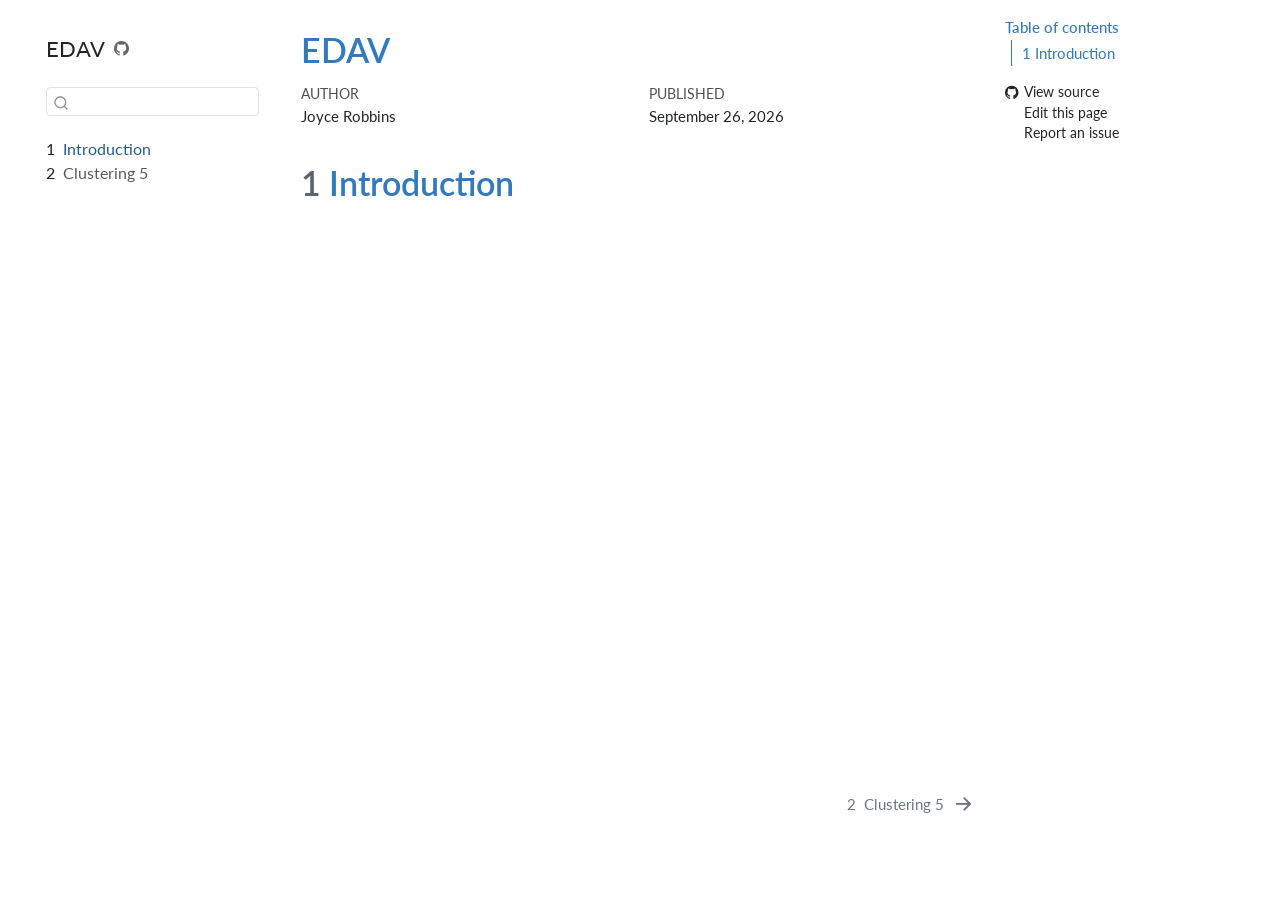
==== index.html @ 1ce72068 "Built site for gh-pages" ====
<!DOCTYPE html>
<html xmlns="http://www.w3.org/1999/xhtml" lang="en" xml:lang="en"><head>

<meta charset="utf-8">
<meta name="generator" content="quarto-1.10.18">

<meta name="viewport" content="width=device-width, initial-scale=1.0, user-scalable=yes">

<meta name="author" content="Joyce Robbins">
<meta name="dcterms.date" content="2026-09-26">

<title>EDAV</title>
<style>
/* Default styles provided by pandoc.
** See https://pandoc.org/MANUAL.html#variables-for-html for config info.
*/
span.smallcaps{font-variant: small-caps;}
div.columns{display: flex; gap: 1.5em;}
div.column{flex: auto;}
@media screen {
div.columns{gap: min(4vw, 1.5em);}
div.column{overflow-x: auto;}
}
div.hanging-indent{margin-left: 1.5em; text-indent: -1.5em;}
ul.task-list{list-style: none;}
ul.task-list li input[type="checkbox"] {
  width: 0.8em;
  margin: 0 0.8em 0.2em -1em; /* quarto-specific, see https://github.com/quarto-dev/quarto-cli/issues/4556 */ 
  vertical-align: middle;
}
</style>


<script src="site_libs/quarto-nav/quarto-nav.js"></script>
<script src="site_libs/quarto-nav/headroom.min.js"></script>
<script src="site_libs/clipboard/clipboard.min.js"></script>
<script src="site_libs/quarto-search/autocomplete.umd.js"></script>
<script src="site_libs/quarto-search/fuse.min.js"></script>
<script src="site_libs/quarto-search/quarto-search.js"></script>
<meta name="quarto:offset" content="./">
<link href="./clustering.html" rel="next">
<script src="site_libs/quarto-html/quarto.js" type="module"></script>
<script src="site_libs/quarto-html/tabsets/tabsets.js" type="module"></script>
<script src="site_libs/quarto-html/popper.min.js"></script>
<script src="site_libs/quarto-html/tippy.umd.min.js"></script>
<script src="site_libs/quarto-html/anchor.min.js"></script>
<link href="site_libs/quarto-html/tippy.css" rel="stylesheet">
<link href="site_libs/quarto-html/quarto-syntax-highlighting-fc5da1974d3139c5f84de457da78e151.css" rel="stylesheet" id="quarto-text-highlighting-styles">
<script src="site_libs/bootstrap/bootstrap.min.js"></script>
<link href="site_libs/bootstrap/bootstrap-icons.css" rel="stylesheet">
<link href="site_libs/bootstrap/bootstrap-81d8ec7cf955bbbdd9d6d093b8d99ca1.min.css" rel="stylesheet" append-hash="true" id="quarto-bootstrap" data-mode="light">
<script id="quarto-search-options" type="application/json">{
  "location": "sidebar",
  "copy-button": false,
  "collapse-after": 3,
  "panel-placement": "start",
  "type": "textbox",
  "limit": 50,
  "keyboard-shortcut": [
    "f",
    "/",
    "s"
  ],
  "show-item-context": false,
  "language": {
    "search-no-results-text": "No results",
    "search-matching-documents-text": "matching documents",
    "search-copy-link-title": "Copy link to search",
    "search-hide-matches-text": "Hide additional matches",
    "search-more-match-text": "more match in this document",
    "search-more-matches-text": "more matches in this document",
    "search-clear-button-title": "Clear",
    "search-text-placeholder": "",
    "search-detached-cancel-button-title": "Cancel",
    "search-submit-button-title": "Submit",
    "search-label": "Search"
  }
}</script>


</head>

<body class="nav-sidebar floating quarto-light">

<div id="quarto-search-results"></div>
  <header id="quarto-header" class="headroom fixed-top">
  <nav class="quarto-secondary-nav">
    <div class="container-fluid d-flex">
      <button type="button" class="quarto-btn-toggle btn" data-bs-toggle="collapse" role="button" data-bs-target=".quarto-sidebar-collapse-item" aria-controls="quarto-sidebar" aria-expanded="false" aria-label="Toggle sidebar navigation" onclick="if (window.quartoToggleHeadroom) { window.quartoToggleHeadroom(); }">
        <i class="bi bi-layout-text-sidebar-reverse"></i>
      </button>
        <nav class="quarto-page-breadcrumbs" aria-label="breadcrumb"><ol class="breadcrumb"><li class="breadcrumb-item"><a href="./index.html"><span class="chapter-number">1</span>&nbsp; <span class="chapter-title">Introduction</span></a></li></ol></nav>
        <a class="flex-grow-1" role="navigation" data-bs-toggle="collapse" data-bs-target=".quarto-sidebar-collapse-item" aria-controls="quarto-sidebar" aria-expanded="false" aria-label="Toggle sidebar navigation" onclick="if (window.quartoToggleHeadroom) { window.quartoToggleHeadroom(); }">      
        </a>
      <button type="button" class="btn quarto-search-button" aria-label="Search" onclick="window.quartoOpenSearch();">
        <i class="bi bi-search"></i>
      </button>
    </div>
  </nav>
</header>
<!-- content -->
<div id="quarto-content" class="quarto-container page-columns page-rows-contents page-layout-article">
<!-- sidebar -->
  <nav id="quarto-sidebar" class="sidebar collapse collapse-horizontal quarto-sidebar-collapse-item sidebar-navigation floating overflow-auto">
    <div class="pt-lg-2 mt-2 text-left sidebar-header">
    <div class="sidebar-title mb-0 py-0">
      <a href="./">EDAV</a> 
        <div class="sidebar-tools-main">
    <a href="https://github.com/jtr13/edav3" title="Source Code" class="quarto-navigation-tool px-1" aria-label="Source Code"><i class="bi bi-github"></i></a>
</div>
    </div>
      </div>
        <div class="mt-2 flex-shrink-0 align-items-center">
        <div class="sidebar-search">
        <div id="quarto-search" class="" title="Search"></div>
        </div>
        </div>
    <div class="sidebar-menu-container"> 
    <ul class="list-unstyled mt-1">
        <li class="sidebar-item">
  <div class="sidebar-item-container"> 
  <a href="./index.html" class="sidebar-item-text sidebar-link active">
 <span class="menu-text"><span class="chapter-number">1</span>&nbsp; <span class="chapter-title">Introduction</span></span></a>
  </div>
</li>
        <li class="sidebar-item">
  <div class="sidebar-item-container"> 
  <a href="./clustering.html" class="sidebar-item-text sidebar-link">
 <span class="menu-text"><span class="chapter-number">2</span>&nbsp; <span class="chapter-title">Clustering 5</span></span></a>
  </div>
</li>
    </ul>
    </div>
</nav>
<div id="quarto-sidebar-glass" class="quarto-sidebar-collapse-item" data-bs-toggle="collapse" data-bs-target=".quarto-sidebar-collapse-item"></div>
<!-- margin-sidebar -->
    <div id="quarto-margin-sidebar" class="sidebar margin-sidebar">
        <nav id="TOC" role="doc-toc" class="toc-active">
    <h2 id="toc-title">Table of contents</h2>
   
  <ul>
  <li><a href="#introduction" id="toc-introduction" class="nav-link active" data-scroll-target="#introduction"><span class="header-section-number">1</span> Introduction</a></li>
  </ul>
<div class="toc-actions"><ul><li><a href="https://github.com/jtr13/edav3/blob/main/index.qmd" class="toc-action"><i class="bi bi-github"></i>View source</a></li><li><a href="https://github.com/jtr13/edav3/edit/main/index.qmd" class="toc-action"><i class="bi empty"></i>Edit this page</a></li><li><a href="https://github.com/jtr13/edav3/issues/new" class="toc-action"><i class="bi empty"></i>Report an issue</a></li></ul></div></nav>
    </div>
<!-- main -->
<main class="content" id="quarto-document-content">

<header id="title-block-header" class="quarto-title-block default">
<div class="quarto-title">
<h1 class="title">EDAV</h1>
</div>



<div class="quarto-title-meta">

    <div>
    <div class="quarto-title-meta-heading">Author</div>
    <div class="quarto-title-meta-contents">
             <p>Joyce Robbins </p>
          </div>
  </div>
    
    <div>
    <div class="quarto-title-meta-heading">Published</div>
    <div class="quarto-title-meta-contents">
      <p class="date">September 26, 2026</p>
    </div>
  </div>
  
    
  </div>
  


</header>


<section id="introduction" class="level1" data-number="1">
<h1 data-number="1"><span class="header-section-number">1</span> Introduction</h1>


</section>

</main> <!-- /main -->
<script id="quarto-html-after-body" type="application/javascript">
  window.document.addEventListener("DOMContentLoaded", function (event) {
    const icon = "";
    const anchorJS = new window.AnchorJS();
    anchorJS.options = {
      placement: 'right',
      icon: icon
    };
    anchorJS.add('.anchored');
    const isCodeAnnotation = (el) => {
      for (const clz of el.classList) {
        if (clz.startsWith('code-annotation-')) {                     
          return true;
        }
      }
      return false;
    }
    const onCopySuccess = function(e) {
      // button target
      const button = e.trigger;
      // don't keep focus
      button.blur();
      // flash "checked"
      button.classList.add('code-copy-button-checked');
      var currentTitle = button.getAttribute("title");
      button.setAttribute("title", "Copied!");
      let tooltip;
      if (window.bootstrap) {
        button.setAttribute("data-bs-toggle", "tooltip");
        button.setAttribute("data-bs-placement", "left");
        button.setAttribute("data-bs-title", "Copied!");
        tooltip = new bootstrap.Tooltip(button, 
          { trigger: "manual", 
            customClass: "code-copy-button-tooltip",
            offset: [0, -8]});
        tooltip.show();    
      }
      setTimeout(function() {
        if (tooltip) {
          tooltip.hide();
          button.removeAttribute("data-bs-title");
          button.removeAttribute("data-bs-toggle");
          button.removeAttribute("data-bs-placement");
        }
        button.setAttribute("title", currentTitle);
        button.classList.remove('code-copy-button-checked');
      }, 1000);
      // clear code selection
      e.clearSelection();
    }
    const getTextToCopy = function(trigger) {
      const outerScaffold = trigger.parentElement.cloneNode(true);
      const codeEl = outerScaffold.querySelector('code');
      for (const childEl of codeEl.children) {
        if (isCodeAnnotation(childEl)) {
          childEl.remove();
        }
      }
      return codeEl.innerText;
    }
    const clipboard = new window.ClipboardJS('.code-copy-button:not([data-in-quarto-modal])', {
      text: getTextToCopy
    });
    clipboard.on('success', onCopySuccess);
    if (window.document.getElementById('quarto-embedded-source-code-modal')) {
      const clipboardModal = new window.ClipboardJS('.code-copy-button[data-in-quarto-modal]', {
        text: getTextToCopy,
        container: window.document.getElementById('quarto-embedded-source-code-modal')
      });
      clipboardModal.on('success', onCopySuccess);
    }
      var localhostRegex = new RegExp(/^(?:http|https):\/\/localhost\:?[0-9]*\//);
      var mailtoRegex = new RegExp(/^mailto:/);
        var filterRegex = new RegExp("https:\/\/jtr13\.github\.io\/edav3");
      var isInternal = (href) => {
          return filterRegex.test(href) || localhostRegex.test(href) || mailtoRegex.test(href);
      }
      // Inspect non-navigation links and adorn them if external
     var links = window.document.querySelectorAll('a[href]:not(.nav-link):not(.navbar-brand):not(.toc-action):not(.sidebar-link):not(.sidebar-item-toggle):not(.pagination-link):not(.no-external):not([aria-hidden]):not(.dropdown-item):not(.quarto-navigation-tool):not(.about-link)');
      for (var i=0; i<links.length; i++) {
        const link = links[i];
        if (!isInternal(link.href)) {
          // undo the damage that might have been done by quarto-nav.js in the case of
          // links that we want to consider external
          if (link.dataset.originalHref !== undefined) {
            link.href = link.dataset.originalHref;
          }
        }
      }
    function tippyHover(el, contentFn, onTriggerFn, onUntriggerFn) {
      const config = {
        allowHTML: true,
        maxWidth: 500,
        delay: 100,
        arrow: false,
        appendTo: function(el) {
            return el.parentElement;
        },
        interactive: true,
        interactiveBorder: 10,
        theme: 'quarto',
        placement: 'bottom-start',
      };
      if (contentFn) {
        config.content = contentFn;
      }
      if (onTriggerFn) {
        config.onTrigger = onTriggerFn;
      }
      if (onUntriggerFn) {
        config.onUntrigger = onUntriggerFn;
      }
      window.tippy(el, config); 
    }
    const noterefs = window.document.querySelectorAll('a[role="doc-noteref"]');
    for (var i=0; i<noterefs.length; i++) {
      const ref = noterefs[i];
      tippyHover(ref, function() {
        // use id or data attribute instead here
        let href = ref.getAttribute('data-footnote-href') || ref.getAttribute('href');
        try { href = new URL(href).hash; } catch {}
        const id = href.replace(/^#\/?/, "");
        const note = window.document.getElementById(id);
        if (note) {
          return note.innerHTML;
        } else {
          return "";
        }
      });
    }
    const xrefs = window.document.querySelectorAll('a.quarto-xref');
    const processXRef = (id, note) => {
      // Strip column container classes
      const stripColumnClz = (el) => {
        el.classList.remove("page-full", "page-columns");
        if (el.children) {
          for (const child of el.children) {
            stripColumnClz(child);
          }
        }
      }
      stripColumnClz(note)
      if (id === null || id.startsWith('sec-')) {
        // Special case sections, only their first couple elements
        const container = document.createElement("div");
        if (note.children && note.children.length > 2) {
          container.appendChild(note.children[0].cloneNode(true));
          for (let i = 1; i < note.children.length; i++) {
            const child = note.children[i];
            if (child.tagName === "P" && child.innerText === "") {
              continue;
            } else {
              container.appendChild(child.cloneNode(true));
              break;
            }
          }
          if (window.Quarto?.typesetMath) {
            window.Quarto.typesetMath(container);
          }
          return container.innerHTML
        } else {
          if (window.Quarto?.typesetMath) {
            window.Quarto.typesetMath(note);
          }
          return note.innerHTML;
        }
      } else {
        // Remove any anchor links if they are present
        const anchorLink = note.querySelector('a.anchorjs-link');
        if (anchorLink) {
          anchorLink.remove();
        }
        if (window.Quarto?.typesetMath) {
          window.Quarto.typesetMath(note);
        }
        if (note.classList.contains("callout")) {
          return note.outerHTML;
        } else {
          return note.innerHTML;
        }
      }
    }
    for (var i=0; i<xrefs.length; i++) {
      const xref = xrefs[i];
      tippyHover(xref, undefined, function(instance) {
        instance.disable();
        let url = xref.getAttribute('href');
        let hash = undefined; 
        if (url.startsWith('#')) {
          hash = url;
        } else {
          try { hash = new URL(url).hash; } catch {}
        }
        if (hash) {
          const id = hash.replace(/^#\/?/, "");
          const note = window.document.getElementById(id);
          if (note !== null) {
            try {
              const html = processXRef(id, note.cloneNode(true));
              instance.setContent(html);
            } finally {
              instance.enable();
              instance.show();
            }
          } else {
            // See if we can fetch this
            fetch(url.split('#')[0])
            .then(res => res.text())
            .then(html => {
              const parser = new DOMParser();
              const htmlDoc = parser.parseFromString(html, "text/html");
              const note = htmlDoc.getElementById(id);
              if (note !== null) {
                const html = processXRef(id, note);
                instance.setContent(html);
              } 
            }).finally(() => {
              instance.enable();
              instance.show();
            });
          }
        } else {
          // See if we can fetch a full url (with no hash to target)
          // This is a special case and we should probably do some content thinning / targeting
          fetch(url)
          .then(res => res.text())
          .then(html => {
            const parser = new DOMParser();
            const htmlDoc = parser.parseFromString(html, "text/html");
            const note = htmlDoc.querySelector('main.content');
            if (note !== null) {
              // This should only happen for chapter cross references
              // (since there is no id in the URL)
              // remove the first header
              if (note.children.length > 0 && note.children[0].tagName === "HEADER") {
                note.children[0].remove();
              }
              const html = processXRef(null, note);
              instance.setContent(html);
            } 
          }).finally(() => {
            instance.enable();
            instance.show();
          });
        }
      }, function(instance) {
      });
    }
        let selectedAnnoteEl;
        const selectorForAnnotation = ( cell, annotation) => {
          let cellAttr = 'data-code-cell="' + cell + '"';
          let lineAttr = 'data-code-annotation="' +  annotation + '"';
          const selector = 'span[' + cellAttr + '][' + lineAttr + ']';
          return selector;
        }
        const selectCodeLines = (annoteEl) => {
          const doc = window.document;
          const targetCell = annoteEl.getAttribute("data-target-cell");
          const targetAnnotation = annoteEl.getAttribute("data-target-annotation");
          const annoteSpan = window.document.querySelector(selectorForAnnotation(targetCell, targetAnnotation));
          const lines = annoteSpan.getAttribute("data-code-lines").split(",");
          const lineIds = lines.map((line) => {
            return targetCell + "-" + line;
          })
          let top = null;
          let height = null;
          let parent = null;
          if (lineIds.length > 0) {
              //compute the position of the single el (top and bottom and make a div)
              const el = window.document.getElementById(lineIds[0]);
              top = el.offsetTop;
              height = el.offsetHeight;
              parent = el.parentElement.parentElement;
            if (lineIds.length > 1) {
              const lastEl = window.document.getElementById(lineIds[lineIds.length - 1]);
              const bottom = lastEl.offsetTop + lastEl.offsetHeight;
              height = bottom - top;
            }
            if (top !== null && height !== null && parent !== null) {
              // cook up a div (if necessary) and position it 
              let div = window.document.getElementById("code-annotation-line-highlight");
              if (div === null) {
                div = window.document.createElement("div");
                div.setAttribute("id", "code-annotation-line-highlight");
                div.style.position = 'absolute';
                parent.appendChild(div);
              }
              div.style.top = top - 2 + "px";
              div.style.height = height + 4 + "px";
              div.style.left = 0;
              let gutterDiv = window.document.getElementById("code-annotation-line-highlight-gutter");
              if (gutterDiv === null) {
                gutterDiv = window.document.createElement("div");
                gutterDiv.setAttribute("id", "code-annotation-line-highlight-gutter");
                gutterDiv.style.position = 'absolute';
                const codeCell = window.document.getElementById(targetCell);
                const gutter = codeCell.querySelector('.code-annotation-gutter');
                gutter.appendChild(gutterDiv);
              }
              gutterDiv.style.top = top - 2 + "px";
              gutterDiv.style.height = height + 4 + "px";
            }
            selectedAnnoteEl = annoteEl;
          }
        };
        const unselectCodeLines = () => {
          const elementsIds = ["code-annotation-line-highlight", "code-annotation-line-highlight-gutter"];
          elementsIds.forEach((elId) => {
            const div = window.document.getElementById(elId);
            if (div) {
              div.remove();
            }
          });
          selectedAnnoteEl = undefined;
        };
          // Handle positioning of the toggle
      window.addEventListener(
        "resize",
        throttle(() => {
          elRect = undefined;
          if (selectedAnnoteEl) {
            selectCodeLines(selectedAnnoteEl);
          }
        }, 10)
      );
      function throttle(fn, ms) {
      let throttle = false;
      let timer;
        return (...args) => {
          if(!throttle) { // first call gets through
              fn.apply(this, args);
              throttle = true;
          } else { // all the others get throttled
              if(timer) clearTimeout(timer); // cancel #2
              timer = setTimeout(() => {
                fn.apply(this, args);
                timer = throttle = false;
              }, ms);
          }
        };
      }
        // Attach click handler to the DT
        const annoteDls = window.document.querySelectorAll('dt[data-target-cell]');
        for (const annoteDlNode of annoteDls) {
          annoteDlNode.addEventListener('click', (event) => {
            const clickedEl = event.target;
            if (clickedEl !== selectedAnnoteEl) {
              unselectCodeLines();
              const activeEl = window.document.querySelector('dt[data-target-cell].code-annotation-active');
              if (activeEl) {
                activeEl.classList.remove('code-annotation-active');
              }
              selectCodeLines(clickedEl);
              clickedEl.classList.add('code-annotation-active');
            } else {
              // Unselect the line
              unselectCodeLines();
              clickedEl.classList.remove('code-annotation-active');
            }
          });
        }
    const findCites = (el) => {
      const parentEl = el.parentElement;
      if (parentEl) {
        const cites = parentEl.dataset.cites;
        if (cites) {
          return {
            el,
            cites: cites.split(' ')
          };
        } else {
          return findCites(el.parentElement)
        }
      } else {
        return undefined;
      }
    };
    var bibliorefs = window.document.querySelectorAll('a[role="doc-biblioref"]');
    for (var i=0; i<bibliorefs.length; i++) {
      const ref = bibliorefs[i];
      const citeInfo = findCites(ref);
      if (citeInfo) {
        tippyHover(citeInfo.el, function() {
          var popup = window.document.createElement('div');
          citeInfo.cites.forEach(function(cite) {
            var citeDiv = window.document.createElement('div');
            citeDiv.classList.add('hanging-indent');
            citeDiv.classList.add('csl-entry');
            var biblioDiv = window.document.getElementById('ref-' + cite);
            if (biblioDiv) {
              citeDiv.innerHTML = biblioDiv.innerHTML;
            }
            popup.appendChild(citeDiv);
          });
          return popup.innerHTML;
        });
      }
    }
  });
  </script>
<nav class="page-navigation">
  <div class="nav-page nav-page-previous">
  </div>
  <div class="nav-page nav-page-next">
      <a href="./clustering.html" class="pagination-link" aria-label="Clustering 5">
        <span class="nav-page-text"><span class="chapter-number">2</span>&nbsp; <span class="chapter-title">Clustering 5</span></span> <i class="bi bi-arrow-right-short"></i>
      </a>
  </div>
</nav>
</div> <!-- /content -->




<footer class="footer"><div class="nav-footer"><div class="nav-footer-center"><div class="toc-actions d-sm-block d-md-none"><ul><li><a href="https://github.com/jtr13/edav3/blob/main/index.qmd" class="toc-action"><i class="bi bi-github"></i>View source</a></li><li><a href="https://github.com/jtr13/edav3/edit/main/index.qmd" class="toc-action"><i class="bi empty"></i>Edit this page</a></li><li><a href="https://github.com/jtr13/edav3/issues/new" class="toc-action"><i class="bi empty"></i>Report an issue</a></li></ul></div></div></div></footer></body></html>
---- site_libs/quarto-html/tippy.css ----
.tippy-box[data-animation=fade][data-state=hidden]{opacity:0}[data-tippy-root]{max-width:calc(100vw - 10px)}.tippy-box{position:relative;background-color:#333;color:#fff;border-radius:4px;font-size:14px;line-height:1.4;white-space:normal;outline:0;transition-property:transform,visibility,opacity}.tippy-box[data-placement^=top]>.tippy-arrow{bottom:0}.tippy-box[data-placement^=top]>.tippy-arrow:before{bottom:-7px;left:0;border-width:8px 8px 0;border-top-color:initial;transform-origin:center top}.tippy-box[data-placement^=bottom]>.tippy-arrow{top:0}.tippy-box[data-placement^=bottom]>.tippy-arrow:before{top:-7px;left:0;border-width:0 8px 8px;border-bottom-color:initial;transform-origin:center bottom}.tippy-box[data-placement^=left]>.tippy-arrow{right:0}.tippy-box[data-placement^=left]>.tippy-arrow:before{border-width:8px 0 8px 8px;border-left-color:initial;right:-7px;transform-origin:center left}.tippy-box[data-placement^=right]>.tippy-arrow{left:0}.tippy-box[data-placement^=right]>.tippy-arrow:before{left:-7px;border-width:8px 8px 8px 0;border-right-color:initial;transform-origin:center right}.tippy-box[data-inertia][data-state=visible]{transition-timing-function:cubic-bezier(.54,1.5,.38,1.11)}.tippy-arrow{width:16px;height:16px;color:#333}.tippy-arrow:before{content:"";position:absolute;border-color:transparent;border-style:solid}.tippy-content{position:relative;padding:5px 9px;z-index:1}
---- site_libs/quarto-html/quarto-syntax-highlighting-fc5da1974d3139c5f84de457da78e151.css ----
/* quarto syntax highlight colors */
:root {
  --quarto-hl-at-color: #9753B8;
  --quarto-hl-fu-color: #3379be;
  --quarto-hl-sc-color: #ff5500;
  --quarto-hl-st-color: #666666;
  --quarto-hl-dv-color: #666666;
  --quarto-hl-co-color: #666666;
  --quarto-hl-fl-color: #666666;
  --quarto-hl-kw-color: #000000;
  --quarto-hl-va-color: #0057ae;
  --quarto-hl-cf-color: #000000;
  --quarto-hl-op-color: #000000;
  --quarto-hl-bu-color: #644a9b;
  --quarto-hl-ex-color: #0095ff;
  --quarto-hl-pp-color: #006e28;
  --quarto-hl-ch-color: #924c9d;
  --quarto-hl-vs-color: #ea0404;
  --quarto-hl-ss-color: #ff5500;
  --quarto-hl-im-color: #644a9b;
  --quarto-hl-dt-color: #0057ae;
  --quarto-hl-bn-color: #b08000;
  --quarto-hl-cn-color: #aa5500;
  --quarto-hl-do-color: #607880;
  --quarto-hl-an-color: #ca60ca;
  --quarto-hl-cv-color: #0095ff;
  --quarto-hl-re-color: #0057ae;
  --quarto-hl-in-color: #d2d2d2;
  --quarto-hl-wa-color: #d2d2d2;
  --quarto-hl-al-color: #bf0303;
  --quarto-hl-er-color: #bf0303;
}

/* other quarto variables */
:root {
  --quarto-font-monospace: SFMono-Regular, Menlo, Monaco, Consolas, "Liberation Mono", "Courier New", monospace;
}

/* syntax highlight based on Pandoc's rules */
pre > code.sourceCode > span {
  color: #000000;
  font-style: inherit;
}

code.sourceCode > span {
  color: #000000;
  font-style: inherit;
}

div.sourceCode,
div.sourceCode pre.sourceCode {
  color: #000000;
  font-style: inherit;
}

/* Normal */
code span {
  color: #000000;
  font-style: inherit;
}

/* Alert */
code span.al {
  color: #bf0303;
  background-color: #f7e6e6;
  font-weight: bold;
}

/* Annotation */
code span.an {
  color: #ca60ca;
}

/* Attribute */
code span.at {
  color: #9753B8;
  font-weight: bold;
}

/* BaseN */
code span.bn {
  color: #b08000;
}

/* BuiltIn */
code span.bu {
  color: #644a9b;
}

/* ControlFlow */
code span.cf {
  color: #000000;
  font-weight: bold;
}

/* Char */
code span.ch {
  color: #924c9d;
}

/* Constant */
code span.cn {
  color: #aa5500;
}

/* Comment */
code span.co {
  color: #666666;
}

/* CommentVar */
code span.cv {
  color: #0095ff;
}

/* Documentation */
code span.do {
  color: #607880;
}

/* DataType */
code span.dt {
  color: #0057ae;
}

/* DecVal */
code span.dv {
  color: #666666;
}

/* Error */
code span.er {
  color: #bf0303;
  text-decoration: underline;
}

/* Extension */
code span.ex {
  color: #0095ff;
  font-weight: bold;
}

/* Float */
code span.fl {
  color: #666666;
}

/* Function */
code span.fu {
  color: #3379be;
  font-weight: bold;
}

/* Import */
code span.im {
  color: #644a9b;
}

/* Information */
code span.in {
  color: #d2d2d2;
}

/* Keyword */
code span.kw {
  color: #000000;
  font-weight: bold;
}

/* Operator */
code span.op {
  color: #000000;
}

/* Preprocessor */
code span.pp {
  color: #006e28;
}

/* RegionMarker */
code span.re {
  color: #0057ae;
  background-color: #e0e9f8;
}

/* SpecialChar */
code span.sc {
  color: #ff5500;
  font-weight: bold;
}

/* SpecialString */
code span.ss {
  color: #ff5500;
}

/* String */
code span.st {
  color: #666666;
}

/* Variable */
code span.va {
  color: #0057ae;
}

/* VerbatimString */
code span.vs {
  color: #ea0404;
}

/* Warning */
code span.wa {
  color: #d2d2d2;
}

.prevent-inlining {
  content: "</";
}

/*# sourceMappingURL=2625d002a2946745bcc6ac7123ac65ad.css.map */
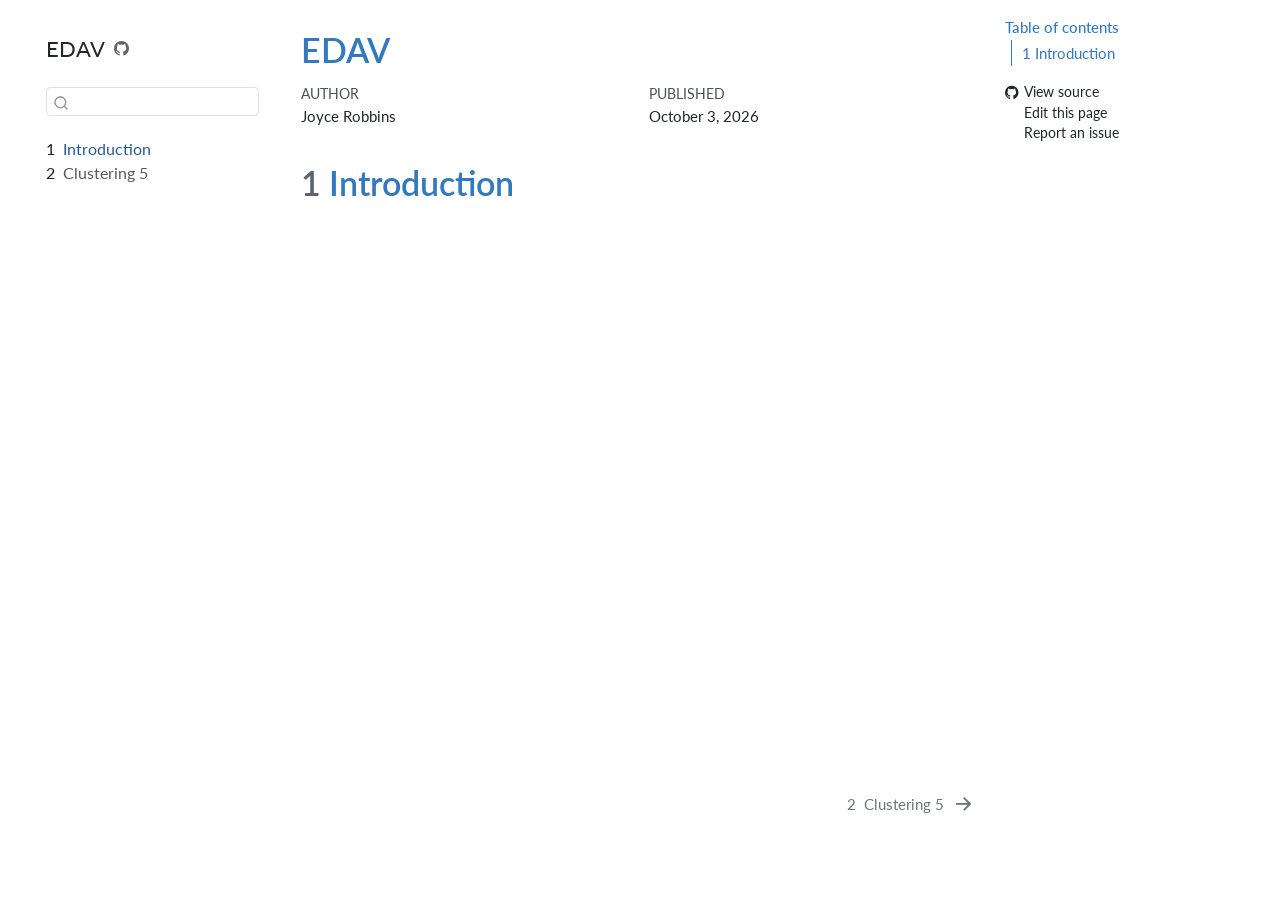
==== commit 8010b228: "Built site for gh-pages" ====
--- a/index.html
+++ b/index.html
@@ -7,7 +7,7 @@
 <meta name="viewport" content="width=device-width, initial-scale=1.0, user-scalable=yes">
 
 <meta name="author" content="Joyce Robbins">
-<meta name="dcterms.date" content="2026-09-26">
+<meta name="dcterms.date" content="2026-10-03">
 
 <title>EDAV</title>
 <style>
@@ -165,7 +165,7 @@
     <div>
     <div class="quarto-title-meta-heading">Published</div>
     <div class="quarto-title-meta-contents">
-      <p class="date">September 26, 2026</p>
+      <p class="date">October 3, 2026</p>
     </div>
   </div>
   
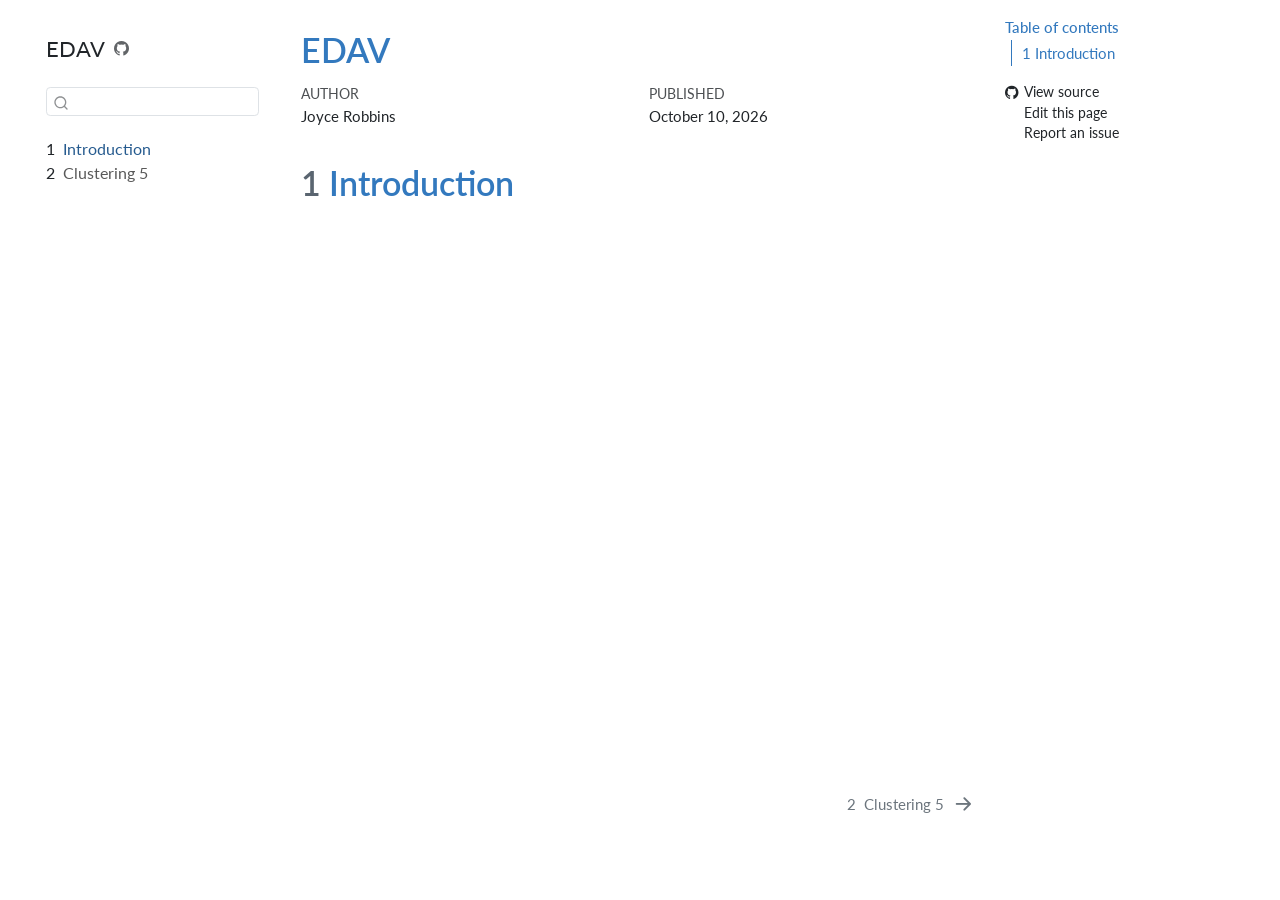
==== commit a096c639: "Built site for gh-pages" ====
--- a/index.html
+++ b/index.html
@@ -2,12 +2,12 @@
 <html xmlns="http://www.w3.org/1999/xhtml" lang="en" xml:lang="en"><head>
 
 <meta charset="utf-8">
-<meta name="generator" content="quarto-1.10.18">
+<meta name="generator" content="quarto-1.10.19">
 
 <meta name="viewport" content="width=device-width, initial-scale=1.0, user-scalable=yes">
 
 <meta name="author" content="Joyce Robbins">
-<meta name="dcterms.date" content="2026-10-03">
+<meta name="dcterms.date" content="2026-10-10">
 
 <title>EDAV</title>
 <style>
@@ -45,7 +45,7 @@
 <script src="site_libs/quarto-html/tippy.umd.min.js"></script>
 <script src="site_libs/quarto-html/anchor.min.js"></script>
 <link href="site_libs/quarto-html/tippy.css" rel="stylesheet">
-<link href="site_libs/quarto-html/quarto-syntax-highlighting-fc5da1974d3139c5f84de457da78e151.css" rel="stylesheet" id="quarto-text-highlighting-styles">
+<link href="site_libs/quarto-html/quarto-syntax-highlighting-653b5a92169a97e4e2e4e5a9b67faf0c.css" rel="stylesheet" id="quarto-text-highlighting-styles">
 <script src="site_libs/bootstrap/bootstrap.min.js"></script>
 <link href="site_libs/bootstrap/bootstrap-icons.css" rel="stylesheet">
 <link href="site_libs/bootstrap/bootstrap-81d8ec7cf955bbbdd9d6d093b8d99ca1.min.css" rel="stylesheet" append-hash="true" id="quarto-bootstrap" data-mode="light">
@@ -165,7 +165,7 @@
     <div>
     <div class="quarto-title-meta-heading">Published</div>
     <div class="quarto-title-meta-contents">
-      <p class="date">October 3, 2026</p>
+      <p class="date">October 10, 2026</p>
     </div>
   </div>
   
--- a/site_libs/quarto-html/quarto-syntax-highlighting-653b5a92169a97e4e2e4e5a9b67faf0c.css
+++ b/site_libs/quarto-html/quarto-syntax-highlighting-653b5a92169a97e4e2e4e5a9b67faf0c.css
@@ -0,0 +1,221 @@
+/* quarto syntax highlight colors */
+:root {
+  --quarto-hl-at-color: #9753B8;
+  --quarto-hl-fu-color: #3379be;
+  --quarto-hl-sc-color: #ff5500;
+  --quarto-hl-st-color: #666666;
+  --quarto-hl-dv-color: #666666;
+  --quarto-hl-co-color: #666666;
+  --quarto-hl-fl-color: #666666;
+  --quarto-hl-kw-color: #000000;
+  --quarto-hl-va-color: #0057ae;
+  --quarto-hl-cf-color: #000000;
+  --quarto-hl-op-color: #000000;
+  --quarto-hl-bu-color: #644a9b;
+  --quarto-hl-ex-color: #0095ff;
+  --quarto-hl-pp-color: #006e28;
+  --quarto-hl-ch-color: #924c9d;
+  --quarto-hl-vs-color: #ea0404;
+  --quarto-hl-ss-color: #ff5500;
+  --quarto-hl-im-color: #644a9b;
+  --quarto-hl-dt-color: #0057ae;
+  --quarto-hl-bn-color: #b08000;
+  --quarto-hl-cn-color: #aa5500;
+  --quarto-hl-do-color: #607880;
+  --quarto-hl-an-color: #ca60ca;
+  --quarto-hl-cv-color: #0095ff;
+  --quarto-hl-re-color: #0057ae;
+  --quarto-hl-in-color: #d2d2d2;
+  --quarto-hl-wa-color: #d2d2d2;
+  --quarto-hl-al-color: #bf0303;
+  --quarto-hl-er-color: #bf0303;
+}
+
+/* other quarto variables */
+:root {
+  --quarto-font-monospace: SFMono-Regular, Menlo, Monaco, Consolas, "Liberation Mono", "Courier New", monospace;
+}
+
+/* syntax highlight based on Pandoc's rules */
+pre > code.sourceCode > span {
+  color: #000000;
+  font-style: inherit;
+}
+
+code.sourceCode > span {
+  color: #000000;
+  font-style: inherit;
+}
+
+div.sourceCode,
+div.sourceCode pre.sourceCode {
+  color: #000000;
+  font-style: inherit;
+}
+
+/* Normal */
+code span {
+  color: #000000;
+  font-style: inherit;
+}
+
+/* Alert */
+code span.al {
+  color: #bf0303;
+  background-color: #f7e6e6;
+  font-weight: bold;
+}
+
+/* Annotation */
+code span.an {
+  color: #ca60ca;
+}
+
+/* Attribute */
+code span.at {
+  color: #9753B8;
+  font-weight: bold;
+}
+
+/* BaseN */
+code span.bn {
+  color: #b08000;
+}
+
+/* BuiltIn */
+code span.bu {
+  color: #644a9b;
+}
+
+/* ControlFlow */
+code span.cf {
+  color: #000000;
+  font-weight: bold;
+}
+
+/* Char */
+code span.ch {
+  color: #924c9d;
+}
+
+/* Constant */
+code span.cn {
+  color: #aa5500;
+}
+
+/* Comment */
+code span.co {
+  color: #666666;
+}
+
+/* CommentVar */
+code span.cv {
+  color: #0095ff;
+}
+
+/* Documentation */
+code span.do {
+  color: #607880;
+}
+
+/* DataType */
+code span.dt {
+  color: #0057ae;
+}
+
+/* DecVal */
+code span.dv {
+  color: #666666;
+}
+
+/* Error */
+code span.er {
+  color: #bf0303;
+  text-decoration: underline;
+}
+
+/* Extension */
+code span.ex {
+  color: #0095ff;
+  font-weight: bold;
+}
+
+/* Float */
+code span.fl {
+  color: #666666;
+}
+
+/* Function */
+code span.fu {
+  color: #3379be;
+  font-weight: bold;
+}
+
+/* Import */
+code span.im {
+  color: #644a9b;
+}
+
+/* Information */
+code span.in {
+  color: #d2d2d2;
+}
+
+/* Keyword */
+code span.kw {
+  color: #000000;
+  font-weight: bold;
+}
+
+/* Operator */
+code span.op {
+  color: #000000;
+}
+
+/* Preprocessor */
+code span.pp {
+  color: #006e28;
+}
+
+/* RegionMarker */
+code span.re {
+  color: #0057ae;
+  background-color: #e0e9f8;
+}
+
+/* SpecialChar */
+code span.sc {
+  color: #ff5500;
+  font-weight: bold;
+}
+
+/* SpecialString */
+code span.ss {
+  color: #ff5500;
+}
+
+/* String */
+code span.st {
+  color: #666666;
+}
+
+/* Variable */
+code span.va {
+  color: #0057ae;
+}
+
+/* VerbatimString */
+code span.vs {
+  color: #ea0404;
+}
+
+/* Warning */
+code span.wa {
+  color: #d2d2d2;
+}
+
+.prevent-inlining {
+  content: "</";
+}
+
+/*# sourceMappingURL=5985d9d66191dddba639153402072b9d.css.map */
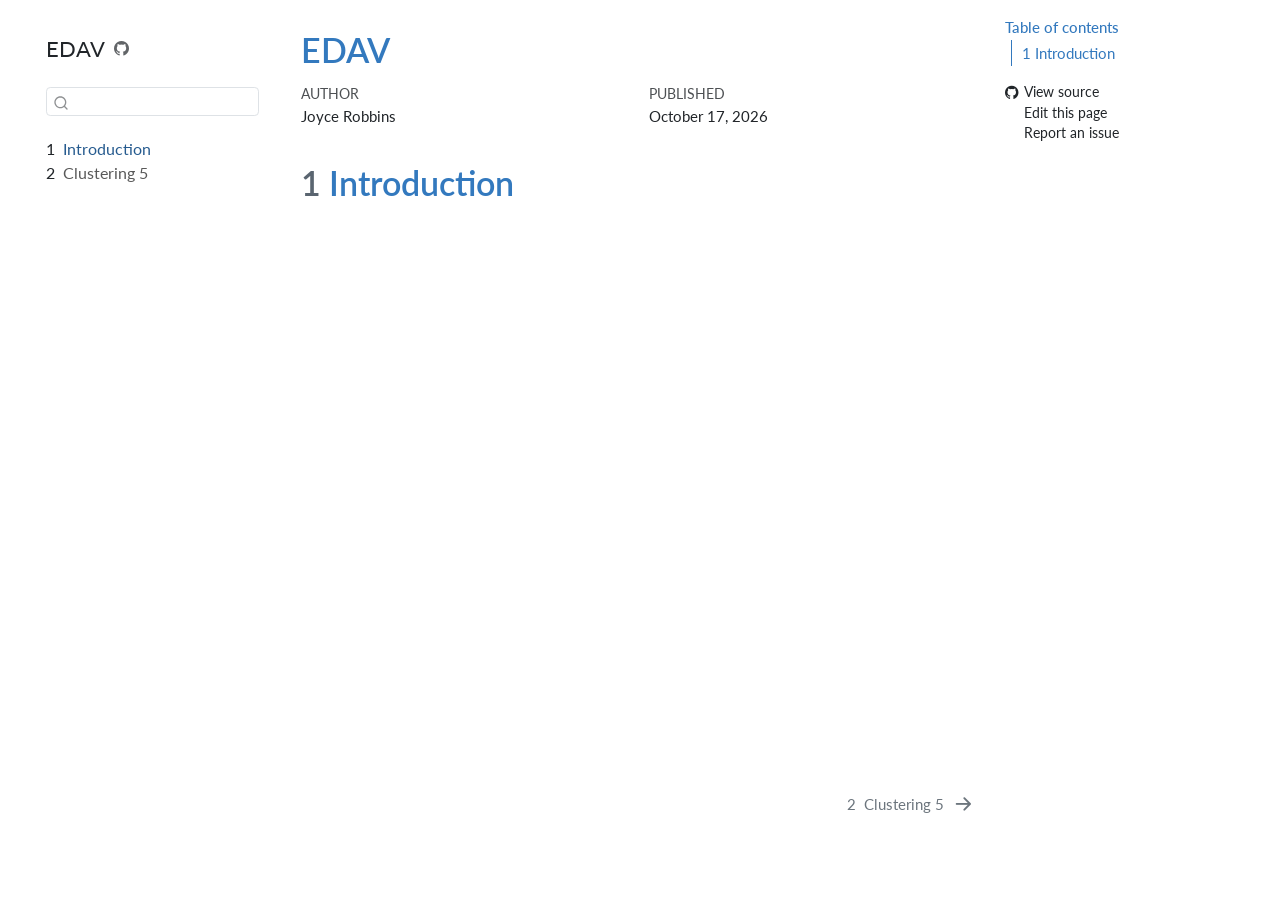
==== commit b248fb11: "Built site for gh-pages" ====
--- a/index.html
+++ b/index.html
@@ -7,7 +7,7 @@
 <meta name="viewport" content="width=device-width, initial-scale=1.0, user-scalable=yes">
 
 <meta name="author" content="Joyce Robbins">
-<meta name="dcterms.date" content="2026-10-10">
+<meta name="dcterms.date" content="2026-10-17">
 
 <title>EDAV</title>
 <style>
@@ -165,7 +165,7 @@
     <div>
     <div class="quarto-title-meta-heading">Published</div>
     <div class="quarto-title-meta-contents">
-      <p class="date">October 10, 2026</p>
+      <p class="date">October 17, 2026</p>
     </div>
   </div>
   
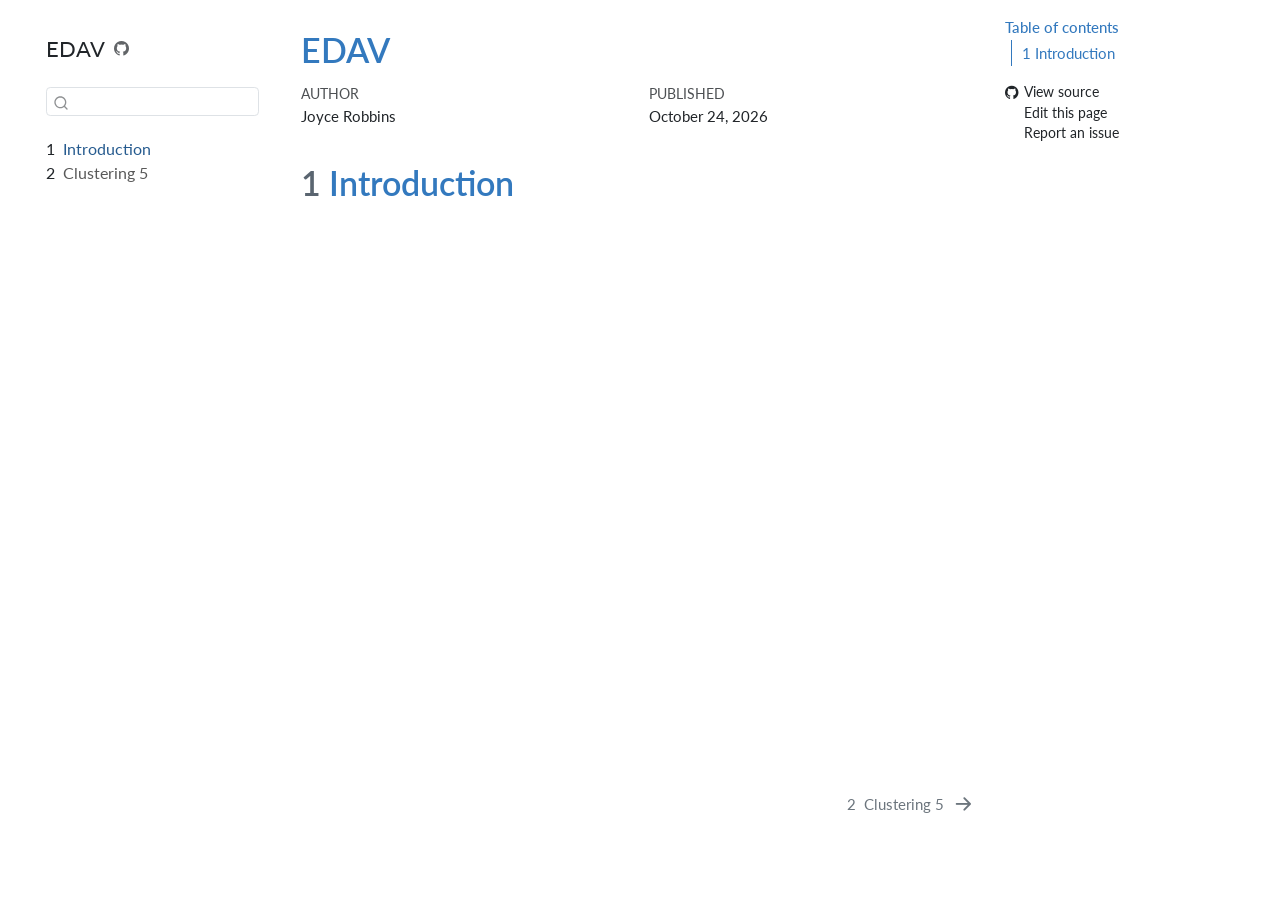
==== commit 07a2354c: "Built site for gh-pages" ====
--- a/index.html
+++ b/index.html
@@ -7,7 +7,7 @@
 <meta name="viewport" content="width=device-width, initial-scale=1.0, user-scalable=yes">
 
 <meta name="author" content="Joyce Robbins">
-<meta name="dcterms.date" content="2026-10-17">
+<meta name="dcterms.date" content="2026-10-24">
 
 <title>EDAV</title>
 <style>
@@ -165,7 +165,7 @@
     <div>
     <div class="quarto-title-meta-heading">Published</div>
     <div class="quarto-title-meta-contents">
-      <p class="date">October 17, 2026</p>
+      <p class="date">October 24, 2026</p>
     </div>
   </div>
   
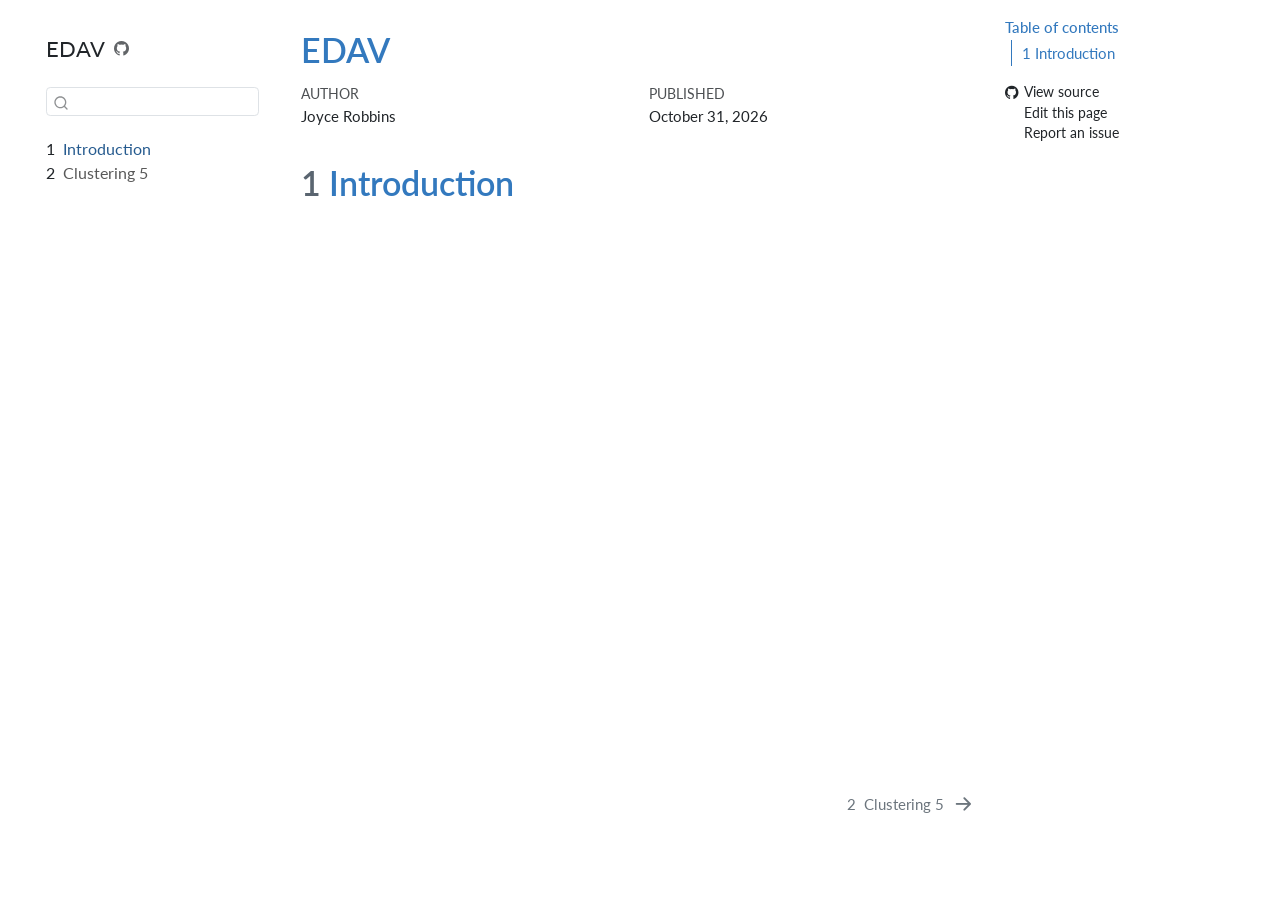
==== commit edb6543f: "Built site for gh-pages" ====
--- a/index.html
+++ b/index.html
@@ -2,12 +2,12 @@
 <html xmlns="http://www.w3.org/1999/xhtml" lang="en" xml:lang="en"><head>
 
 <meta charset="utf-8">
-<meta name="generator" content="quarto-1.10.19">
+<meta name="generator" content="quarto-1.10.20">
 
 <meta name="viewport" content="width=device-width, initial-scale=1.0, user-scalable=yes">
 
 <meta name="author" content="Joyce Robbins">
-<meta name="dcterms.date" content="2026-10-24">
+<meta name="dcterms.date" content="2026-10-31">
 
 <title>EDAV</title>
 <style>
@@ -45,10 +45,10 @@
 <script src="site_libs/quarto-html/tippy.umd.min.js"></script>
 <script src="site_libs/quarto-html/anchor.min.js"></script>
 <link href="site_libs/quarto-html/tippy.css" rel="stylesheet">
-<link href="site_libs/quarto-html/quarto-syntax-highlighting-653b5a92169a97e4e2e4e5a9b67faf0c.css" rel="stylesheet" id="quarto-text-highlighting-styles">
+<link href="site_libs/quarto-html/quarto-syntax-highlighting-794d39e1754ef27e543130c09046f0c0.css" rel="stylesheet" id="quarto-text-highlighting-styles">
 <script src="site_libs/bootstrap/bootstrap.min.js"></script>
 <link href="site_libs/bootstrap/bootstrap-icons.css" rel="stylesheet">
-<link href="site_libs/bootstrap/bootstrap-81d8ec7cf955bbbdd9d6d093b8d99ca1.min.css" rel="stylesheet" append-hash="true" id="quarto-bootstrap" data-mode="light">
+<link href="site_libs/bootstrap/bootstrap-66f8265630e381de759a1634d4586b0e.min.css" rel="stylesheet" append-hash="true" id="quarto-bootstrap" data-mode="light">
 <script id="quarto-search-options" type="application/json">{
   "location": "sidebar",
   "copy-button": false,
@@ -165,7 +165,7 @@
     <div>
     <div class="quarto-title-meta-heading">Published</div>
     <div class="quarto-title-meta-contents">
-      <p class="date">October 24, 2026</p>
+      <p class="date">October 31, 2026</p>
     </div>
   </div>
   
--- a/site_libs/quarto-html/quarto-syntax-highlighting-794d39e1754ef27e543130c09046f0c0.css
+++ b/site_libs/quarto-html/quarto-syntax-highlighting-794d39e1754ef27e543130c09046f0c0.css
@@ -0,0 +1,221 @@
+/* quarto syntax highlight colors */
+:root {
+  --quarto-hl-at-color: #9753B8;
+  --quarto-hl-fu-color: #3379be;
+  --quarto-hl-sc-color: #ff5500;
+  --quarto-hl-st-color: #666666;
+  --quarto-hl-dv-color: #666666;
+  --quarto-hl-co-color: #666666;
+  --quarto-hl-fl-color: #666666;
+  --quarto-hl-kw-color: #000000;
+  --quarto-hl-va-color: #0057ae;
+  --quarto-hl-cf-color: #000000;
+  --quarto-hl-op-color: #000000;
+  --quarto-hl-bu-color: #644a9b;
+  --quarto-hl-ex-color: #0095ff;
+  --quarto-hl-pp-color: #006e28;
+  --quarto-hl-ch-color: #924c9d;
+  --quarto-hl-vs-color: #ea0404;
+  --quarto-hl-ss-color: #ff5500;
+  --quarto-hl-im-color: #644a9b;
+  --quarto-hl-dt-color: #0057ae;
+  --quarto-hl-bn-color: #b08000;
+  --quarto-hl-cn-color: #aa5500;
+  --quarto-hl-do-color: #607880;
+  --quarto-hl-an-color: #ca60ca;
+  --quarto-hl-cv-color: #0095ff;
+  --quarto-hl-re-color: #0057ae;
+  --quarto-hl-in-color: #d2d2d2;
+  --quarto-hl-wa-color: #d2d2d2;
+  --quarto-hl-al-color: #bf0303;
+  --quarto-hl-er-color: #bf0303;
+}
+
+/* other quarto variables */
+:root {
+  --quarto-font-monospace: SFMono-Regular, Menlo, Monaco, Consolas, "Liberation Mono", "Courier New", monospace;
+}
+
+/* syntax highlight based on Pandoc's rules */
+pre > code.sourceCode > span {
+  color: #000000;
+  font-style: inherit;
+}
+
+code.sourceCode > span {
+  color: #000000;
+  font-style: inherit;
+}
+
+div.sourceCode,
+div.sourceCode pre.sourceCode {
+  color: #000000;
+  font-style: inherit;
+}
+
+/* Normal */
+code span {
+  color: #000000;
+  font-style: inherit;
+}
+
+/* Alert */
+code span.al {
+  color: #bf0303;
+  background-color: #f7e6e6;
+  font-weight: bold;
+}
+
+/* Annotation */
+code span.an {
+  color: #ca60ca;
+}
+
+/* Attribute */
+code span.at {
+  color: #9753B8;
+  font-weight: bold;
+}
+
+/* BaseN */
+code span.bn {
+  color: #b08000;
+}
+
+/* BuiltIn */
+code span.bu {
+  color: #644a9b;
+}
+
+/* ControlFlow */
+code span.cf {
+  color: #000000;
+  font-weight: bold;
+}
+
+/* Char */
+code span.ch {
+  color: #924c9d;
+}
+
+/* Constant */
+code span.cn {
+  color: #aa5500;
+}
+
+/* Comment */
+code span.co {
+  color: #666666;
+}
+
+/* CommentVar */
+code span.cv {
+  color: #0095ff;
+}
+
+/* Documentation */
+code span.do {
+  color: #607880;
+}
+
+/* DataType */
+code span.dt {
+  color: #0057ae;
+}
+
+/* DecVal */
+code span.dv {
+  color: #666666;
+}
+
+/* Error */
+code span.er {
+  color: #bf0303;
+  text-decoration: underline;
+}
+
+/* Extension */
+code span.ex {
+  color: #0095ff;
+  font-weight: bold;
+}
+
+/* Float */
+code span.fl {
+  color: #666666;
+}
+
+/* Function */
+code span.fu {
+  color: #3379be;
+  font-weight: bold;
+}
+
+/* Import */
+code span.im {
+  color: #644a9b;
+}
+
+/* Information */
+code span.in {
+  color: #d2d2d2;
+}
+
+/* Keyword */
+code span.kw {
+  color: #000000;
+  font-weight: bold;
+}
+
+/* Operator */
+code span.op {
+  color: #000000;
+}
+
+/* Preprocessor */
+code span.pp {
+  color: #006e28;
+}
+
+/* RegionMarker */
+code span.re {
+  color: #0057ae;
+  background-color: #e0e9f8;
+}
+
+/* SpecialChar */
+code span.sc {
+  color: #ff5500;
+  font-weight: bold;
+}
+
+/* SpecialString */
+code span.ss {
+  color: #ff5500;
+}
+
+/* String */
+code span.st {
+  color: #666666;
+}
+
+/* Variable */
+code span.va {
+  color: #0057ae;
+}
+
+/* VerbatimString */
+code span.vs {
+  color: #ea0404;
+}
+
+/* Warning */
+code span.wa {
+  color: #d2d2d2;
+}
+
+.prevent-inlining {
+  content: "</";
+}
+
+/*# sourceMappingURL=928c184ea7274db9b06ea902ce3d1544.css.map */
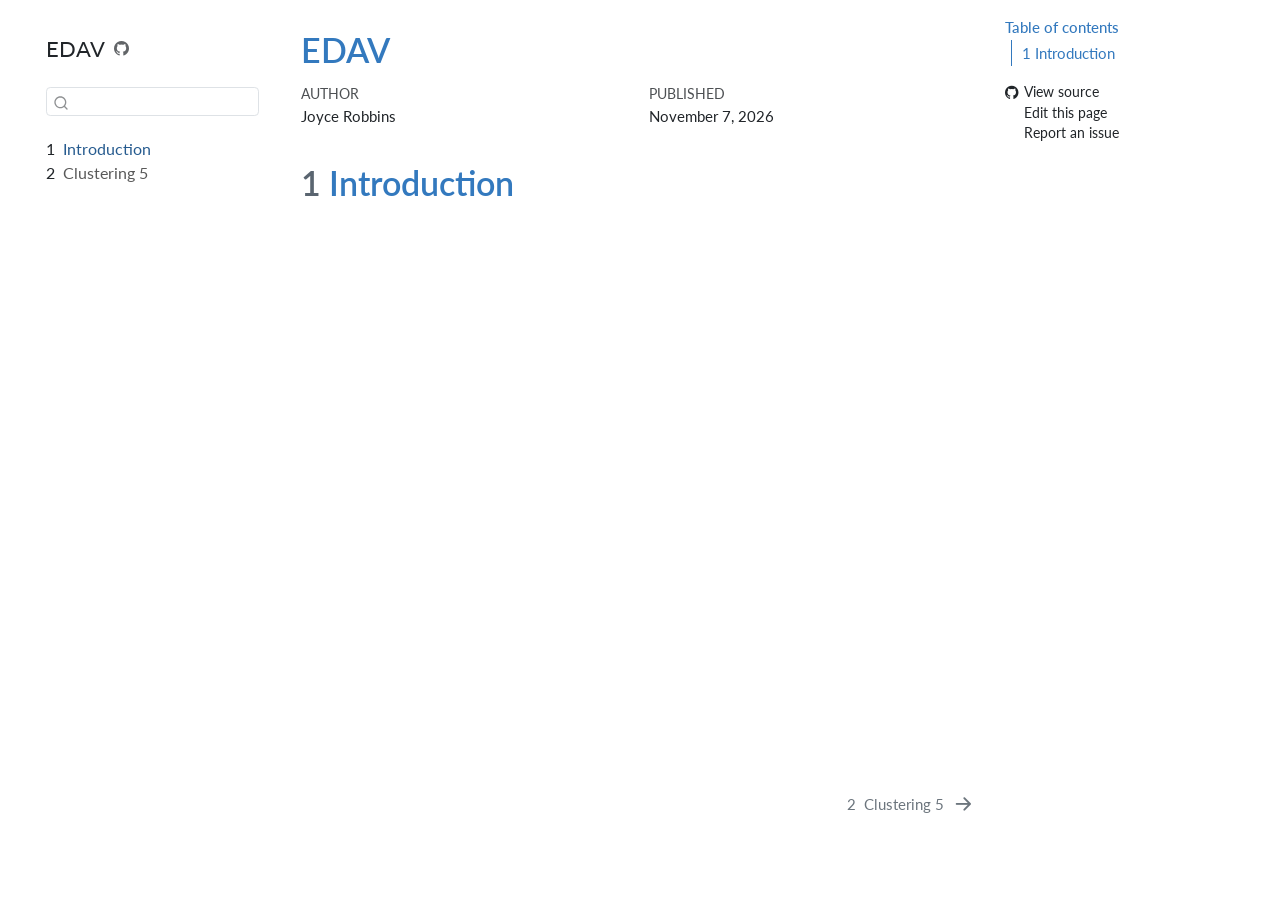
==== commit 8eac81cd: "Built site for gh-pages" ====
--- a/index.html
+++ b/index.html
@@ -2,12 +2,12 @@
 <html xmlns="http://www.w3.org/1999/xhtml" lang="en" xml:lang="en"><head>
 
 <meta charset="utf-8">
-<meta name="generator" content="quarto-1.10.20">
+<meta name="generator" content="quarto-1.11.9">
 
 <meta name="viewport" content="width=device-width, initial-scale=1.0, user-scalable=yes">
 
 <meta name="author" content="Joyce Robbins">
-<meta name="dcterms.date" content="2026-10-31">
+<meta name="dcterms.date" content="2026-11-07">
 
 <title>EDAV</title>
 <style>
@@ -41,14 +41,15 @@
 <link href="./clustering.html" rel="next">
 <script src="site_libs/quarto-html/quarto.js" type="module"></script>
 <script src="site_libs/quarto-html/tabsets/tabsets.js" type="module"></script>
+<script src="site_libs/quarto-html/scrollable-regions/scrollable-regions.js" type="module"></script>
 <script src="site_libs/quarto-html/popper.min.js"></script>
 <script src="site_libs/quarto-html/tippy.umd.min.js"></script>
 <script src="site_libs/quarto-html/anchor.min.js"></script>
 <link href="site_libs/quarto-html/tippy.css" rel="stylesheet">
-<link href="site_libs/quarto-html/quarto-syntax-highlighting-794d39e1754ef27e543130c09046f0c0.css" rel="stylesheet" id="quarto-text-highlighting-styles">
+<link href="site_libs/quarto-html/quarto-syntax-highlighting-2b9417585e85f7dd1fc0fe2d4165db13.css" rel="stylesheet" id="quarto-text-highlighting-styles">
 <script src="site_libs/bootstrap/bootstrap.min.js"></script>
 <link href="site_libs/bootstrap/bootstrap-icons.css" rel="stylesheet">
-<link href="site_libs/bootstrap/bootstrap-66f8265630e381de759a1634d4586b0e.min.css" rel="stylesheet" append-hash="true" id="quarto-bootstrap" data-mode="light">
+<link href="site_libs/bootstrap/bootstrap-a63442f218bdc870bedfc8df583d71ae.min.css" rel="stylesheet" append-hash="true" id="quarto-bootstrap" data-mode="light">
 <script id="quarto-search-options" type="application/json">{
   "location": "sidebar",
   "copy-button": false,
@@ -80,17 +81,17 @@
 
 </head>
 
-<body class="nav-sidebar floating quarto-light">
+<body class="nav-sidebar floating quarto-light"><a id="quarto-skip-link" class="visually-hidden-focusable" href="#quarto-document-content">Skip to main content</a>
 
 <div id="quarto-search-results"></div>
   <header id="quarto-header" class="headroom fixed-top">
-  <nav class="quarto-secondary-nav">
+  <nav class="quarto-secondary-nav" aria-label="Toolbar">
     <div class="container-fluid d-flex">
       <button type="button" class="quarto-btn-toggle btn" data-bs-toggle="collapse" role="button" data-bs-target=".quarto-sidebar-collapse-item" aria-controls="quarto-sidebar" aria-expanded="false" aria-label="Toggle sidebar navigation" onclick="if (window.quartoToggleHeadroom) { window.quartoToggleHeadroom(); }">
         <i class="bi bi-layout-text-sidebar-reverse"></i>
       </button>
-        <nav class="quarto-page-breadcrumbs" aria-label="breadcrumb"><ol class="breadcrumb"><li class="breadcrumb-item"><a href="./index.html"><span class="chapter-number">1</span>&nbsp; <span class="chapter-title">Introduction</span></a></li></ol></nav>
-        <a class="flex-grow-1" role="navigation" data-bs-toggle="collapse" data-bs-target=".quarto-sidebar-collapse-item" aria-controls="quarto-sidebar" aria-expanded="false" aria-label="Toggle sidebar navigation" onclick="if (window.quartoToggleHeadroom) { window.quartoToggleHeadroom(); }">      
+        <nav class="quarto-page-breadcrumbs" aria-label="Breadcrumbs"><ol class="breadcrumb"><li class="breadcrumb-item"><a href="./index.html"><span class="chapter-number">1</span>&nbsp; <span class="chapter-title">Introduction</span></a></li></ol></nav>
+        <a class="flex-grow-1" data-bs-toggle="collapse" data-bs-target=".quarto-sidebar-collapse-item" onclick="if (window.quartoToggleHeadroom) { window.quartoToggleHeadroom(); }">      
         </a>
       <button type="button" class="btn quarto-search-button" aria-label="Search" onclick="window.quartoOpenSearch();">
         <i class="bi bi-search"></i>
@@ -101,7 +102,7 @@
 <!-- content -->
 <div id="quarto-content" class="quarto-container page-columns page-rows-contents page-layout-article">
 <!-- sidebar -->
-  <nav id="quarto-sidebar" class="sidebar collapse collapse-horizontal quarto-sidebar-collapse-item sidebar-navigation floating overflow-auto">
+  <nav id="quarto-sidebar" class="sidebar collapse collapse-horizontal quarto-sidebar-collapse-item sidebar-navigation floating overflow-auto" aria-label="Site">
     <div class="pt-lg-2 mt-2 text-left sidebar-header">
     <div class="sidebar-title mb-0 py-0">
       <a href="./">EDAV</a> 
@@ -135,7 +136,7 @@
 <div id="quarto-sidebar-glass" class="quarto-sidebar-collapse-item" data-bs-toggle="collapse" data-bs-target=".quarto-sidebar-collapse-item"></div>
 <!-- margin-sidebar -->
     <div id="quarto-margin-sidebar" class="sidebar margin-sidebar">
-        <nav id="TOC" role="doc-toc" class="toc-active">
+        <nav id="TOC" role="doc-toc" aria-labelledby="toc-title" class="toc-active">
     <h2 id="toc-title">Table of contents</h2>
    
   <ul>
@@ -144,7 +145,7 @@
 <div class="toc-actions"><ul><li><a href="https://github.com/jtr13/edav3/blob/main/index.qmd" class="toc-action"><i class="bi bi-github"></i>View source</a></li><li><a href="https://github.com/jtr13/edav3/edit/main/index.qmd" class="toc-action"><i class="bi empty"></i>Edit this page</a></li><li><a href="https://github.com/jtr13/edav3/issues/new" class="toc-action"><i class="bi empty"></i>Report an issue</a></li></ul></div></nav>
     </div>
 <!-- main -->
-<main class="content" id="quarto-document-content">
+<main class="content" id="quarto-document-content" tabindex="-1">
 
 <header id="title-block-header" class="quarto-title-block default">
 <div class="quarto-title">
@@ -165,7 +166,7 @@
     <div>
     <div class="quarto-title-meta-heading">Published</div>
     <div class="quarto-title-meta-contents">
-      <p class="date">October 31, 2026</p>
+      <p class="date">November 7, 2026</p>
     </div>
   </div>
   
@@ -262,7 +263,8 @@
           return filterRegex.test(href) || localhostRegex.test(href) || mailtoRegex.test(href);
       }
       // Inspect non-navigation links and adorn them if external
-     var links = window.document.querySelectorAll('a[href]:not(.nav-link):not(.navbar-brand):not(.toc-action):not(.sidebar-link):not(.sidebar-item-toggle):not(.pagination-link):not(.no-external):not([aria-hidden]):not(.dropdown-item):not(.quarto-navigation-tool):not(.about-link)');
+      window.quartoDecorateExternalLinks = function (root) {
+     var links = (root || window.document).querySelectorAll('a[href]:not(.nav-link):not(.navbar-brand):not(.toc-action):not(.sidebar-link):not(.sidebar-item-toggle):not(.pagination-link):not(.no-external):not([aria-hidden]):not(.dropdown-item):not(.quarto-navigation-tool):not(.about-link)');
       for (var i=0; i<links.length; i++) {
         const link = links[i];
         if (!isInternal(link.href)) {
@@ -271,8 +273,69 @@
           if (link.dataset.originalHref !== undefined) {
             link.href = link.dataset.originalHref;
           }
-        }
-      }
+          if (!link.classList.contains('no-external-icon')) {
+          }
+        }
+      }
+      };
+      window.quartoDecorateExternalLinks(window.document);
+    // Esc closes the popup (WCAG 1.4.13) and focus leaving both trigger and
+    // popup closes it (WCAG 2.4.11); tippy handles neither for interactive popups.
+    const hideOnEscAndFocusOut = {
+      name: 'hideOnEscAndFocusOut',
+      defaultValue: true,
+      fn(instance) {
+        const dismiss = () => {
+          // A show scheduled by the trigger delay would otherwise reopen it
+          instance.clearDelayTimeouts();
+          instance.hide();
+        };
+        const onKeyDown = (event) => {
+          if (event.key !== 'Escape') {
+            return;
+          }
+          // Keep Esc from also reaching page handlers (e.g. reveal.js overview),
+          // except an open reveal.js slide menu, which Esc should close too.
+          // The menu handles keys only when its keyboard option is on.
+          const menuHandlesEsc = window.Reveal?.getPlugin?.('menu')?.isOpen() &&
+            window.Reveal.getConfig().menu?.keyboard !== false;
+          if (!menuHandlesEsc) {
+            event.stopPropagation();
+          }
+          if (instance.popper.contains(window.document.activeElement)) {
+            // Disabled while refocusing so the focus trigger does not reopen it
+            instance.disable();
+            instance.reference.focus();
+            instance.enable();
+          }
+          dismiss();
+        };
+        const onFocusOut = (event) => {
+          const target = event.relatedTarget;
+          if (target && !instance.reference.contains(target) &&
+              !instance.popper.contains(target)) {
+            dismiss();
+          }
+        };
+        // On the trigger too: a click trigger (code-annotations: select) has no
+        // blur handling. Attached for the instance's lifetime so leaving the
+        // trigger also cancels a show still pending on the trigger delay.
+        instance.reference.addEventListener('focusout', onFocusOut);
+        return {
+          onShow() {
+            window.document.addEventListener('keydown', onKeyDown, true);
+            instance.popper.addEventListener('focusout', onFocusOut);
+          },
+          onHide() {
+            window.document.removeEventListener('keydown', onKeyDown, true);
+            instance.popper.removeEventListener('focusout', onFocusOut);
+          },
+          onDestroy() {
+            instance.reference.removeEventListener('focusout', onFocusOut);
+          },
+        };
+      },
+    };
     function tippyHover(el, contentFn, onTriggerFn, onUntriggerFn) {
       const config = {
         allowHTML: true,
@@ -286,6 +349,7 @@
         interactiveBorder: 10,
         theme: 'quarto',
         placement: 'bottom-start',
+        plugins: [hideOnEscAndFocusOut],
       };
       if (contentFn) {
         config.content = contentFn;
@@ -448,44 +512,54 @@
           const lineIds = lines.map((line) => {
             return targetCell + "-" + line;
           })
-          let top = null;
-          let height = null;
-          let parent = null;
+          // Each band is positioned against its own containing block, which is
+          // not the offsetParent of the lines, so place it from client rects.
+          const placeBand = (band, firstEl, lastEl, codeBlock) => {
+            const container = band.offsetParent;
+            if (container === null) {
+              return;
+            }
+            const containerRect = container.getBoundingClientRect();
+            // Reveal.js scales slides with a transform, so convert client
+            // pixels back to the CSS pixels of the container.
+            const scale = containerRect.height / container.offsetHeight || 1;
+            const firstRect = firstEl.getBoundingClientRect();
+            const lastRect = lastEl.getBoundingClientRect();
+            const top = (firstRect.top - containerRect.top) / scale - container.clientTop + container.scrollTop;
+            const height = (lastRect.bottom - firstRect.top) / scale;
+            band.style.top = top - 2 + "px";
+            band.style.height = height + 4 + "px";
+            if (codeBlock) {
+              // Without the copy button wrapper, the containing block is wider
+              // than the code block, so span the code block explicitly.
+              const blockRect = codeBlock.getBoundingClientRect();
+              band.style.left = (blockRect.left - containerRect.left) / scale - container.clientLeft + container.scrollLeft + "px";
+              band.style.width = blockRect.width / scale + "px";
+            }
+          };
           if (lineIds.length > 0) {
-              //compute the position of the single el (top and bottom and make a div)
-              const el = window.document.getElementById(lineIds[0]);
-              top = el.offsetTop;
-              height = el.offsetHeight;
-              parent = el.parentElement.parentElement;
-            if (lineIds.length > 1) {
-              const lastEl = window.document.getElementById(lineIds[lineIds.length - 1]);
-              const bottom = lastEl.offsetTop + lastEl.offsetHeight;
-              height = bottom - top;
-            }
-            if (top !== null && height !== null && parent !== null) {
-              // cook up a div (if necessary) and position it 
-              let div = window.document.getElementById("code-annotation-line-highlight");
-              if (div === null) {
-                div = window.document.createElement("div");
-                div.setAttribute("id", "code-annotation-line-highlight");
-                div.style.position = 'absolute';
-                parent.appendChild(div);
-              }
-              div.style.top = top - 2 + "px";
-              div.style.height = height + 4 + "px";
-              div.style.left = 0;
-              let gutterDiv = window.document.getElementById("code-annotation-line-highlight-gutter");
-              if (gutterDiv === null) {
-                gutterDiv = window.document.createElement("div");
-                gutterDiv.setAttribute("id", "code-annotation-line-highlight-gutter");
-                gutterDiv.style.position = 'absolute';
-                const codeCell = window.document.getElementById(targetCell);
-                const gutter = codeCell.querySelector('.code-annotation-gutter');
-                gutter.appendChild(gutterDiv);
-              }
-              gutterDiv.style.top = top - 2 + "px";
-              gutterDiv.style.height = height + 4 + "px";
-            }
+            const el = window.document.getElementById(lineIds[0]);
+            const lastEl = window.document.getElementById(lineIds[lineIds.length - 1]);
+            const parent = el.parentElement.parentElement;
+            // cook up a div (if necessary) and position it
+            let div = window.document.getElementById("code-annotation-line-highlight");
+            if (div === null) {
+              div = window.document.createElement("div");
+              div.setAttribute("id", "code-annotation-line-highlight");
+              div.style.position = 'absolute';
+              parent.appendChild(div);
+            }
+            placeBand(div, el, lastEl, parent.closest("div.sourceCode") || parent);
+            let gutterDiv = window.document.getElementById("code-annotation-line-highlight-gutter");
+            if (gutterDiv === null) {
+              gutterDiv = window.document.createElement("div");
+              gutterDiv.setAttribute("id", "code-annotation-line-highlight-gutter");
+              gutterDiv.style.position = 'absolute';
+              const codeCell = window.document.getElementById(targetCell);
+              const gutter = codeCell.querySelector('.code-annotation-gutter');
+              gutter.appendChild(gutterDiv);
+            }
+            placeBand(gutterDiv, el, lastEl);
             selectedAnnoteEl = annoteEl;
           }
         };
@@ -584,7 +658,10 @@
     }
   });
   </script>
-<nav class="page-navigation">
+  <script type="application/javascript">
+  window.quartoScrollableRegionsLabels = {"code":"Scrollable code","output":"Scrollable output"};
+  </script>
+<nav class="page-navigation" aria-label="Page">
   <div class="nav-page nav-page-previous">
   </div>
   <div class="nav-page nav-page-next">
--- a/site_libs/quarto-html/quarto-syntax-highlighting-2b9417585e85f7dd1fc0fe2d4165db13.css
+++ b/site_libs/quarto-html/quarto-syntax-highlighting-2b9417585e85f7dd1fc0fe2d4165db13.css
@@ -0,0 +1,221 @@
+/* quarto syntax highlight colors */
+:root {
+  --quarto-hl-at-color: #9753B8;
+  --quarto-hl-fu-color: #3379be;
+  --quarto-hl-sc-color: #ff5500;
+  --quarto-hl-st-color: #666666;
+  --quarto-hl-dv-color: #666666;
+  --quarto-hl-co-color: #666666;
+  --quarto-hl-fl-color: #666666;
+  --quarto-hl-kw-color: #000000;
+  --quarto-hl-va-color: #0057ae;
+  --quarto-hl-cf-color: #000000;
+  --quarto-hl-op-color: #000000;
+  --quarto-hl-bu-color: #644a9b;
+  --quarto-hl-ex-color: #0095ff;
+  --quarto-hl-pp-color: #006e28;
+  --quarto-hl-ch-color: #924c9d;
+  --quarto-hl-vs-color: #ea0404;
+  --quarto-hl-ss-color: #ff5500;
+  --quarto-hl-im-color: #644a9b;
+  --quarto-hl-dt-color: #0057ae;
+  --quarto-hl-bn-color: #b08000;
+  --quarto-hl-cn-color: #aa5500;
+  --quarto-hl-do-color: #607880;
+  --quarto-hl-an-color: #ca60ca;
+  --quarto-hl-cv-color: #0095ff;
+  --quarto-hl-re-color: #0057ae;
+  --quarto-hl-in-color: #d2d2d2;
+  --quarto-hl-wa-color: #d2d2d2;
+  --quarto-hl-al-color: #bf0303;
+  --quarto-hl-er-color: #bf0303;
+}
+
+/* other quarto variables */
+:root {
+  --quarto-font-monospace: SFMono-Regular, Menlo, Monaco, Consolas, "Liberation Mono", "Courier New", monospace;
+}
+
+/* syntax highlight based on Pandoc's rules */
+pre > code.sourceCode > span {
+  color: #000000;
+  font-style: inherit;
+}
+
+code.sourceCode > span {
+  color: #000000;
+  font-style: inherit;
+}
+
+div.sourceCode,
+div.sourceCode pre.sourceCode {
+  color: #000000;
+  font-style: inherit;
+}
+
+/* Normal */
+code span {
+  color: #000000;
+  font-style: inherit;
+}
+
+/* Alert */
+code span.al {
+  color: #bf0303;
+  background-color: #f7e6e6;
+  font-weight: bold;
+}
+
+/* Annotation */
+code span.an {
+  color: #ca60ca;
+}
+
+/* Attribute */
+code span.at {
+  color: #9753B8;
+  font-weight: bold;
+}
+
+/* BaseN */
+code span.bn {
+  color: #b08000;
+}
+
+/* BuiltIn */
+code span.bu {
+  color: #644a9b;
+}
+
+/* ControlFlow */
+code span.cf {
+  color: #000000;
+  font-weight: bold;
+}
+
+/* Char */
+code span.ch {
+  color: #924c9d;
+}
+
+/* Constant */
+code span.cn {
+  color: #aa5500;
+}
+
+/* Comment */
+code span.co {
+  color: #666666;
+}
+
+/* CommentVar */
+code span.cv {
+  color: #0095ff;
+}
+
+/* Documentation */
+code span.do {
+  color: #607880;
+}
+
+/* DataType */
+code span.dt {
+  color: #0057ae;
+}
+
+/* DecVal */
+code span.dv {
+  color: #666666;
+}
+
+/* Error */
+code span.er {
+  color: #bf0303;
+  text-decoration: underline;
+}
+
+/* Extension */
+code span.ex {
+  color: #0095ff;
+  font-weight: bold;
+}
+
+/* Float */
+code span.fl {
+  color: #666666;
+}
+
+/* Function */
+code span.fu {
+  color: #3379be;
+  font-weight: bold;
+}
+
+/* Import */
+code span.im {
+  color: #644a9b;
+}
+
+/* Information */
+code span.in {
+  color: #d2d2d2;
+}
+
+/* Keyword */
+code span.kw {
+  color: #000000;
+  font-weight: bold;
+}
+
+/* Operator */
+code span.op {
+  color: #000000;
+}
+
+/* Preprocessor */
+code span.pp {
+  color: #006e28;
+}
+
+/* RegionMarker */
+code span.re {
+  color: #0057ae;
+  background-color: #e0e9f8;
+}
+
+/* SpecialChar */
+code span.sc {
+  color: #ff5500;
+  font-weight: bold;
+}
+
+/* SpecialString */
+code span.ss {
+  color: #ff5500;
+}
+
+/* String */
+code span.st {
+  color: #666666;
+}
+
+/* Variable */
+code span.va {
+  color: #0057ae;
+}
+
+/* VerbatimString */
+code span.vs {
+  color: #ea0404;
+}
+
+/* Warning */
+code span.wa {
+  color: #d2d2d2;
+}
+
+.prevent-inlining {
+  content: "</";
+}
+
+/*# sourceMappingURL=a29eade36634e895479a167fa88b59fd.css.map */
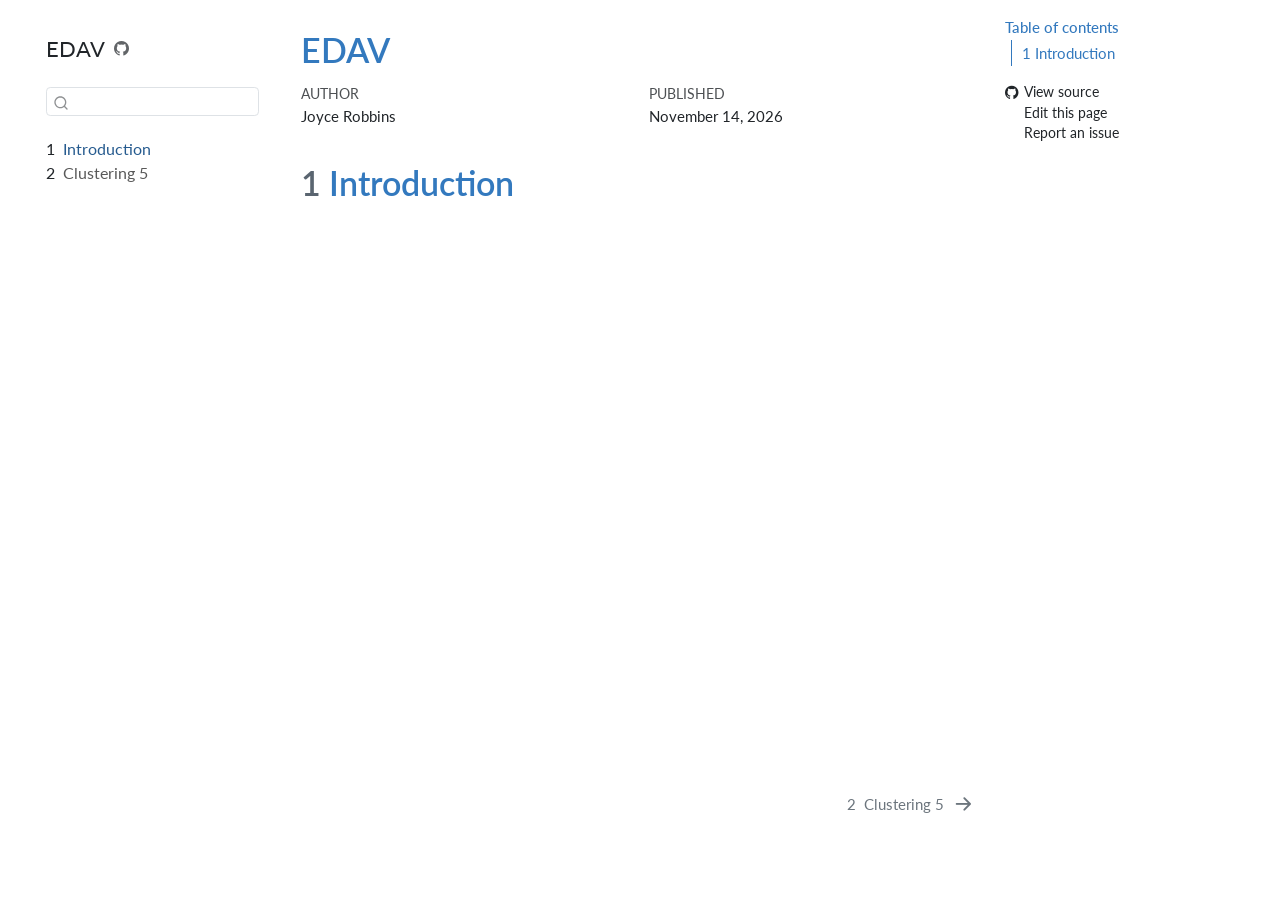
==== commit 18c99feb: "Built site for gh-pages" ====
--- a/index.html
+++ b/index.html
@@ -7,7 +7,7 @@
 <meta name="viewport" content="width=device-width, initial-scale=1.0, user-scalable=yes">
 
 <meta name="author" content="Joyce Robbins">
-<meta name="dcterms.date" content="2026-11-07">
+<meta name="dcterms.date" content="2026-11-14">
 
 <title>EDAV</title>
 <style>
@@ -49,7 +49,7 @@
 <link href="site_libs/quarto-html/quarto-syntax-highlighting-2b9417585e85f7dd1fc0fe2d4165db13.css" rel="stylesheet" id="quarto-text-highlighting-styles">
 <script src="site_libs/bootstrap/bootstrap.min.js"></script>
 <link href="site_libs/bootstrap/bootstrap-icons.css" rel="stylesheet">
-<link href="site_libs/bootstrap/bootstrap-a63442f218bdc870bedfc8df583d71ae.min.css" rel="stylesheet" append-hash="true" id="quarto-bootstrap" data-mode="light">
+<link href="site_libs/bootstrap/bootstrap-d57ed9c935aac95441555c2aa4f30b82.min.css" rel="stylesheet" append-hash="true" id="quarto-bootstrap" data-mode="light">
 <script id="quarto-search-options" type="application/json">{
   "location": "sidebar",
   "copy-button": false,
@@ -166,7 +166,7 @@
     <div>
     <div class="quarto-title-meta-heading">Published</div>
     <div class="quarto-title-meta-contents">
-      <p class="date">November 7, 2026</p>
+      <p class="date">November 14, 2026</p>
     </div>
   </div>
   
